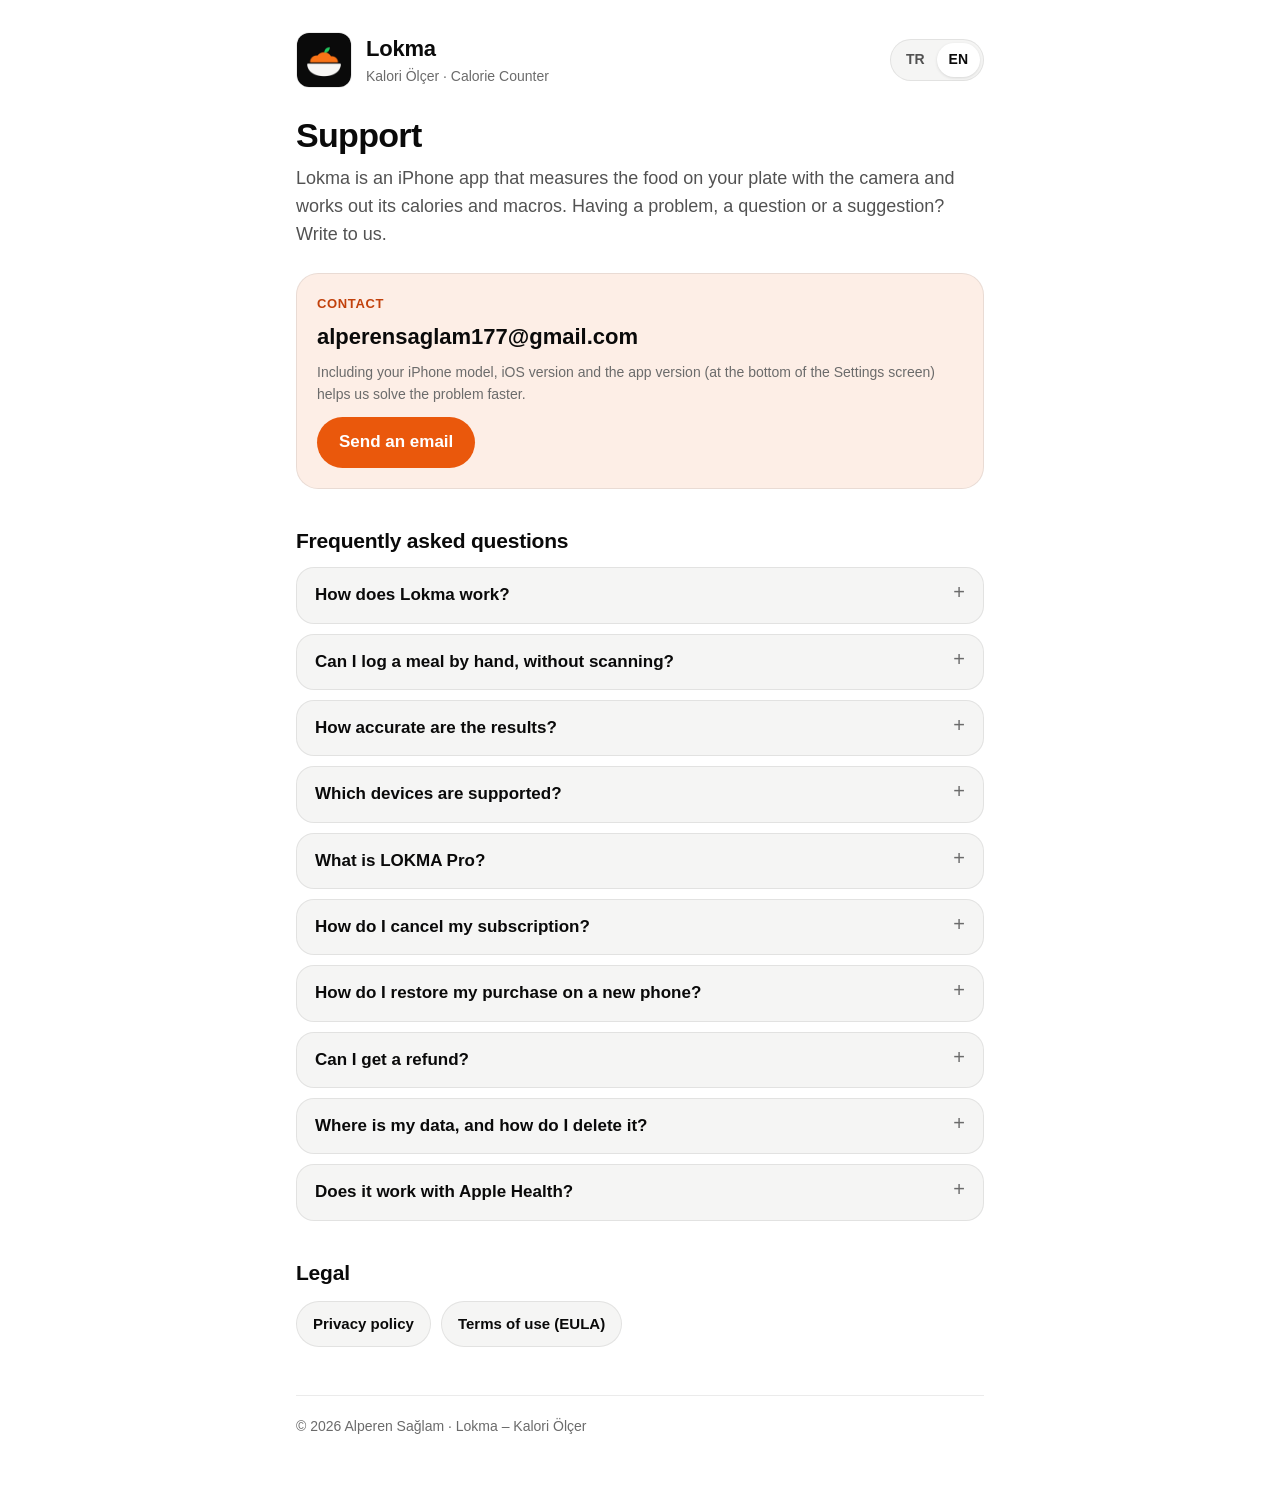
==== index.html @ 1fcb36f4 "Lokma support and privacy pages" ====
<!doctype html>
<html lang="tr">
<head>
  <meta charset="utf-8">
  <meta name="viewport" content="width=device-width, initial-scale=1">
  <title>Lokma Destek · Support</title>
  <meta name="description" content="Lokma – Kalori Ölçer için destek ve iletişim. Support and contact for Lokma, the calorie counter that measures your plate.">
  <link rel="icon" type="image/png" href="favicon.png">
  <link rel="apple-touch-icon" href="icon.png">
  <link rel="stylesheet" href="style.css">
  <script src="lang.js"></script>
</head>
<body>
<div class="wrap">
  <header class="top">
    <img src="icon.png" alt="" width="56" height="56">
    <div>
      <div class="name">Lokma</div>
      <div class="sub">Kalori Ölçer · Calorie Counter</div>
    </div>
    <div class="spacer"></div>
    <div class="lang" role="group" aria-label="Dil / Language">
      <button type="button" data-set="tr" aria-pressed="true">TR</button>
      <button type="button" data-set="en" aria-pressed="false">EN</button>
    </div>
  </header>

  <!-- ─────────────────────────── Türkçe ─────────────────────────── -->
  <main data-lang="tr" lang="tr">
    <h1>Destek</h1>
    <p class="lead">Lokma, tabağınızdaki yemeği kamerayla ölçüp kalori ve makrolarını hesaplayan bir iPhone uygulamasıdır. Bir sorun mu yaşıyorsunuz, bir sorunuz ya da öneriniz mi var? Bize yazın.</p>

    <section class="contact" aria-labelledby="contact-tr">
      <div class="label" id="contact-tr">İletişim</div>
      <a class="email" href="mailto:alperensaglam177@gmail.com?subject=Lokma%20Destek">alperensaglam177@gmail.com</a>
      <p class="muted">Yazarken iPhone modelinizi, iOS sürümünüzü ve uygulama sürümünü (Ayarlar ekranının en altında) eklerseniz sorunu daha hızlı çözebiliriz.</p>
      <a class="button" href="mailto:alperensaglam177@gmail.com?subject=Lokma%20Destek">E-posta gönder</a>
    </section>

    <h2>Sık sorulan sorular</h2>
    <div class="faq">
      <details>
        <summary>Lokma nasıl çalışır?</summary>
        <p>Ana ekranda <b>Tabağı tara</b>'ya dokunun ve tabağı çerçeveye alın. Lokma yemeği tanır, porsiyonu ölçer ve kalorisini hesaplar. Onay ekranında gramı düzeltebilir, yanlış tanınan yemeği değiştirebilir ve öğünü kaydedebilirsiniz.</p>
      </details>
      <details>
        <summary>Taramadan, elle öğün ekleyebilir miyim?</summary>
        <p>Evet. Ana ekrandaki <b>Elle ekle</b> düğmesine dokunun. Besin listesinden yemek seçip porsiyonunu ayarlayabilir ya da listede olmayan bir yemeği adı ve kalorisiyle kendiniz girebilirsiniz. Elle girişler ücretsizdir ve günlük tarama sınırına sayılmaz. Haftalık şeritten geçmiş bir günü seçerseniz öğün o güne eklenir.</p>
      </details>
      <details>
        <summary>Sonuçlar ne kadar doğru?</summary>
        <p>Değerler tahmindir. LiDAR'lı iPhone'larda yemeğin hacmi derinlik sensörüyle ölçülür; diğer modellerde tahmin edilir ve uygulama bunu "Tahmini" etiketiyle açıkça gösterir. Kaydetmeden önce gramı her zaman düzeltebilirsiniz. Lokma tıbbi tavsiye vermez; sağlık kararları için bir uzmana danışın.</p>
      </details>
      <details>
        <summary>Hangi cihazlarda çalışır?</summary>
        <p>iOS 16 veya üzerini çalıştıran, ARKit destekleyen iPhone'larda. LiDAR gerekmez; LiDAR'sız iPhone'larda porsiyon tahmin edilir.</p>
      </details>
      <details>
        <summary>LOKMA Pro nedir?</summary>
        <p>Günde 5 tarama ücretsizdir. LOKMA Pro, aylık veya yıllık otomatik yenilenen bir aboneliktir ve tarama sınırını kaldırır. Ödeme, satın alma onayında Apple Kimliğinizden alınır.</p>
      </details>
      <details>
        <summary>Aboneliğimi nasıl iptal ederim?</summary>
        <p>iPhone'da <b>Ayarlar ▸ [adınız] ▸ Abonelikler ▸ LOKMA Pro</b> yolunu izleyin ya da <a href="https://apps.apple.com/account/subscriptions">apps.apple.com/account/subscriptions</a> adresini açın. Abonelik, dönem bitiminden en az 24 saat önce iptal edilmezse otomatik olarak yenilenir.</p>
      </details>
      <details>
        <summary>Satın alımımı yeni telefonuma nasıl aktarırım?</summary>
        <p>Aynı Apple Kimliğiyle giriş yaptıktan sonra LOKMA Pro ekranındaki <b>Geri yükle</b>'ye dokunun.</p>
      </details>
      <details>
        <summary>Para iadesi alabilir miyim?</summary>
        <p>Tüm ödemeleri Apple işler. İade talebinizi <a href="https://reportaproblem.apple.com">reportaproblem.apple.com</a> adresinden iletebilirsiniz.</p>
      </details>
      <details>
        <summary>Verilerim nerede? Nasıl silerim?</summary>
        <p>Hesap yoktur ve tüm verileriniz yalnızca iPhone'unuzda saklanır. Bir öğünü silmek için ana ekranda öğün kartına basılı tutup <b>Öğünü sil</b>'i seçin. Uygulamayı silmek tüm Lokma verilerini kaldırır.</p>
      </details>
      <details>
        <summary>Apple Health ile çalışıyor mu?</summary>
        <p>Evet. <b>Ayarlar ▸ Apple Health</b>'ten açarsanız kaydettiğiniz öğünler Health'e yazılır. Lokma Health'ten veri okumaz.</p>
      </details>
    </div>

    <h2>Yasal</h2>
    <div class="links">
      <a href="privacy/">Gizlilik politikası</a>
      <a href="https://www.apple.com/legal/internet-services/itunes/dev/stdeula/">Kullanım koşulları (EULA)</a>
    </div>
  </main>

  <!-- ─────────────────────────── English ─────────────────────────── -->
  <main data-lang="en" lang="en">
    <h1>Support</h1>
    <p class="lead">Lokma is an iPhone app that measures the food on your plate with the camera and works out its calories and macros. Having a problem, a question or a suggestion? Write to us.</p>

    <section class="contact" aria-labelledby="contact-en">
      <div class="label" id="contact-en">Contact</div>
      <a class="email" href="mailto:alperensaglam177@gmail.com?subject=Lokma%20Support">alperensaglam177@gmail.com</a>
      <p class="muted">Including your iPhone model, iOS version and the app version (at the bottom of the Settings screen) helps us solve the problem faster.</p>
      <a class="button" href="mailto:alperensaglam177@gmail.com?subject=Lokma%20Support">Send an email</a>
    </section>

    <h2>Frequently asked questions</h2>
    <div class="faq">
      <details>
        <summary>How does Lokma work?</summary>
        <p>Tap <b>Scan plate</b> on the home screen and frame your plate. Lokma recognises the food, measures the portion and works out its calories. On the review screen you can correct the grams, change a food it got wrong, and save the meal.</p>
      </details>
      <details>
        <summary>Can I log a meal by hand, without scanning?</summary>
        <p>Yes. Tap <b>Add manually</b> on the home screen. Pick a food from the list and set the portion, or enter something that isn't listed with its name and calories. Manual entries are free and never count against the daily scan limit. If you select a past day in the week strip, the meal is added to that day.</p>
      </details>
      <details>
        <summary>How accurate are the results?</summary>
        <p>The figures are estimates. On iPhones with LiDAR the food's volume is measured with the depth sensor; on other models it is estimated, and the app says so with an "Estimated" badge. You can always correct the grams before saving. Lokma does not give medical advice; consult a professional for health decisions.</p>
      </details>
      <details>
        <summary>Which devices are supported?</summary>
        <p>iPhones running iOS 16 or later that support ARKit. LiDAR is not required; without it the portion is estimated.</p>
      </details>
      <details>
        <summary>What is LOKMA Pro?</summary>
        <p>Five scans a day are free. LOKMA Pro is a monthly or yearly auto-renewing subscription that removes the scan limit. Payment is charged to your Apple ID at confirmation of purchase.</p>
      </details>
      <details>
        <summary>How do I cancel my subscription?</summary>
        <p>On your iPhone go to <b>Settings ▸ [your name] ▸ Subscriptions ▸ LOKMA Pro</b>, or open <a href="https://apps.apple.com/account/subscriptions">apps.apple.com/account/subscriptions</a>. The subscription renews automatically unless cancelled at least 24 hours before the end of the current period.</p>
      </details>
      <details>
        <summary>How do I restore my purchase on a new phone?</summary>
        <p>Sign in with the same Apple ID, then tap <b>Restore</b> on the LOKMA Pro screen.</p>
      </details>
      <details>
        <summary>Can I get a refund?</summary>
        <p>All payments are processed by Apple. You can request a refund at <a href="https://reportaproblem.apple.com">reportaproblem.apple.com</a>.</p>
      </details>
      <details>
        <summary>Where is my data, and how do I delete it?</summary>
        <p>There is no account, and all your data is stored only on your iPhone. To delete a meal, press and hold its card on the home screen and choose <b>Delete meal</b>. Deleting the app removes all Lokma data.</p>
      </details>
      <details>
        <summary>Does it work with Apple Health?</summary>
        <p>Yes. If you turn it on in <b>Settings ▸ Apple Health</b>, the meals you log are written to Health. Lokma never reads data from Health.</p>
      </details>
    </div>

    <h2>Legal</h2>
    <div class="links">
      <a href="privacy/">Privacy policy</a>
      <a href="https://www.apple.com/legal/internet-services/itunes/dev/stdeula/">Terms of use (EULA)</a>
    </div>
  </main>

  <footer>© 2026 Alperen Sağlam · Lokma – Kalori Ölçer</footer>
</div>
</body>
</html>
---- style.css ----
/* Lokma support + privacy pages. No external fonts or scripts beyond the
   language toggle, so the pages load anywhere App Review opens them. */
:root {
  --canvas: #ffffff;
  --card: #f5f5f4;
  --hairline: rgba(0, 0, 0, 0.08);
  --text: #0a0a0a;
  --text-2: #525252;
  --text-3: #6b6b6b;
  --accent: #ea580c;
  --accent-text: #c2410c;
  --accent-soft: rgba(234, 88, 12, 0.10);
  --green: #15803d;
}
@media (prefers-color-scheme: dark) {
  :root {
    --canvas: #000000;
    --card: #151515;
    --hairline: rgba(255, 255, 255, 0.10);
    --text: #fafafa;
    --text-2: #b3b3b3;
    --text-3: #8a8a8a;
    --accent: #f26b1a;
    --accent-text: #fb8a3c;
    --accent-soft: rgba(242, 107, 26, 0.16);
    --green: #4ade80;
  }
}

* { box-sizing: border-box; }
html { -webkit-text-size-adjust: 100%; }
body {
  margin: 0;
  background: var(--canvas);
  color: var(--text);
  font: 17px/1.55 -apple-system, BlinkMacSystemFont, "SF Pro Text", "Segoe UI", Roboto, "Helvetica Neue", Arial, sans-serif;
}
.wrap { max-width: 720px; margin: 0 auto; padding: 32px 16px 64px; }

header.top { display: flex; align-items: center; gap: 14px; margin-bottom: 28px; }
header.top img { width: 56px; height: 56px; border-radius: 13px; border: 1px solid var(--hairline); }
header.top .name { font-weight: 800; font-size: 22px; letter-spacing: -0.01em; }
header.top .sub { color: var(--text-3); font-size: 14px; }
header.top .spacer { flex: 1; }

.lang { display: inline-flex; padding: 3px; border-radius: 999px; background: var(--card); border: 1px solid var(--hairline); }
.lang button {
  font: inherit; font-size: 14px; font-weight: 600; color: var(--text-2);
  background: none; border: 0; border-radius: 999px; padding: 6px 12px; cursor: pointer;
}
.lang button[aria-pressed="true"] { background: var(--canvas); color: var(--text); box-shadow: 0 1px 3px rgba(0,0,0,.12); }

h1 { font-size: 34px; line-height: 1.15; letter-spacing: -0.02em; margin: 0 0 10px; }
h2 { font-size: 21px; letter-spacing: -0.01em; margin: 36px 0 10px; }
h3 { font-size: 17px; margin: 0 0 4px; }
p { margin: 0 0 12px; }
.lead { color: var(--text-2); font-size: 18px; }
.muted { color: var(--text-3); font-size: 14px; }
a { color: var(--accent-text); text-underline-offset: 2px; }

.contact {
  margin: 24px 0 8px; padding: 20px; border-radius: 22px;
  background: var(--accent-soft); border: 1px solid var(--hairline);
}
.contact .label { font-size: 13px; font-weight: 700; text-transform: uppercase; letter-spacing: .05em; color: var(--accent-text); }
.contact .email { display: inline-block; margin: 6px 0 8px; font-size: 22px; font-weight: 800; color: var(--text); text-decoration: none; word-break: break-all; }
.contact .email:hover { text-decoration: underline; }
.button {
  display: inline-block; padding: 12px 22px; border-radius: 999px;
  background: var(--accent); color: #fff; font-weight: 700; text-decoration: none;
}

.faq { display: grid; gap: 10px; }
.faq details { background: var(--card); border: 1px solid var(--hairline); border-radius: 18px; padding: 14px 18px; }
.faq summary { cursor: pointer; font-weight: 650; list-style: none; display: flex; justify-content: space-between; gap: 12px; }
.faq summary::-webkit-details-marker { display: none; }
.faq summary::after { content: "+"; color: var(--text-3); font-weight: 400; font-size: 20px; line-height: 1; }
.faq details[open] summary::after { content: "–"; }
.faq details p { margin: 10px 0 0; color: var(--text-2); }

.links { display: flex; flex-wrap: wrap; gap: 10px; margin-top: 12px; }
.links a {
  padding: 10px 16px; border-radius: 999px; background: var(--card); border: 1px solid var(--hairline);
  color: var(--text); text-decoration: none; font-weight: 600; font-size: 15px;
}

.policy h2 { border-top: 1px solid var(--hairline); padding-top: 24px; }
.policy ul { padding-left: 20px; margin: 0 0 12px; }
.policy li { margin-bottom: 6px; }
.callout { padding: 16px 18px; border-radius: 18px; background: var(--card); border: 1px solid var(--hairline); font-weight: 600; }

footer { margin-top: 48px; padding-top: 20px; border-top: 1px solid var(--hairline); color: var(--text-3); font-size: 14px; }

/* Both languages are in the page; the toggle hides one. Without JavaScript
   both stay visible, so nothing is ever unreachable. */
html.js [data-lang] { display: none; }
html.js.show-tr [data-lang="tr"], html.js.show-en [data-lang="en"] { display: block; }
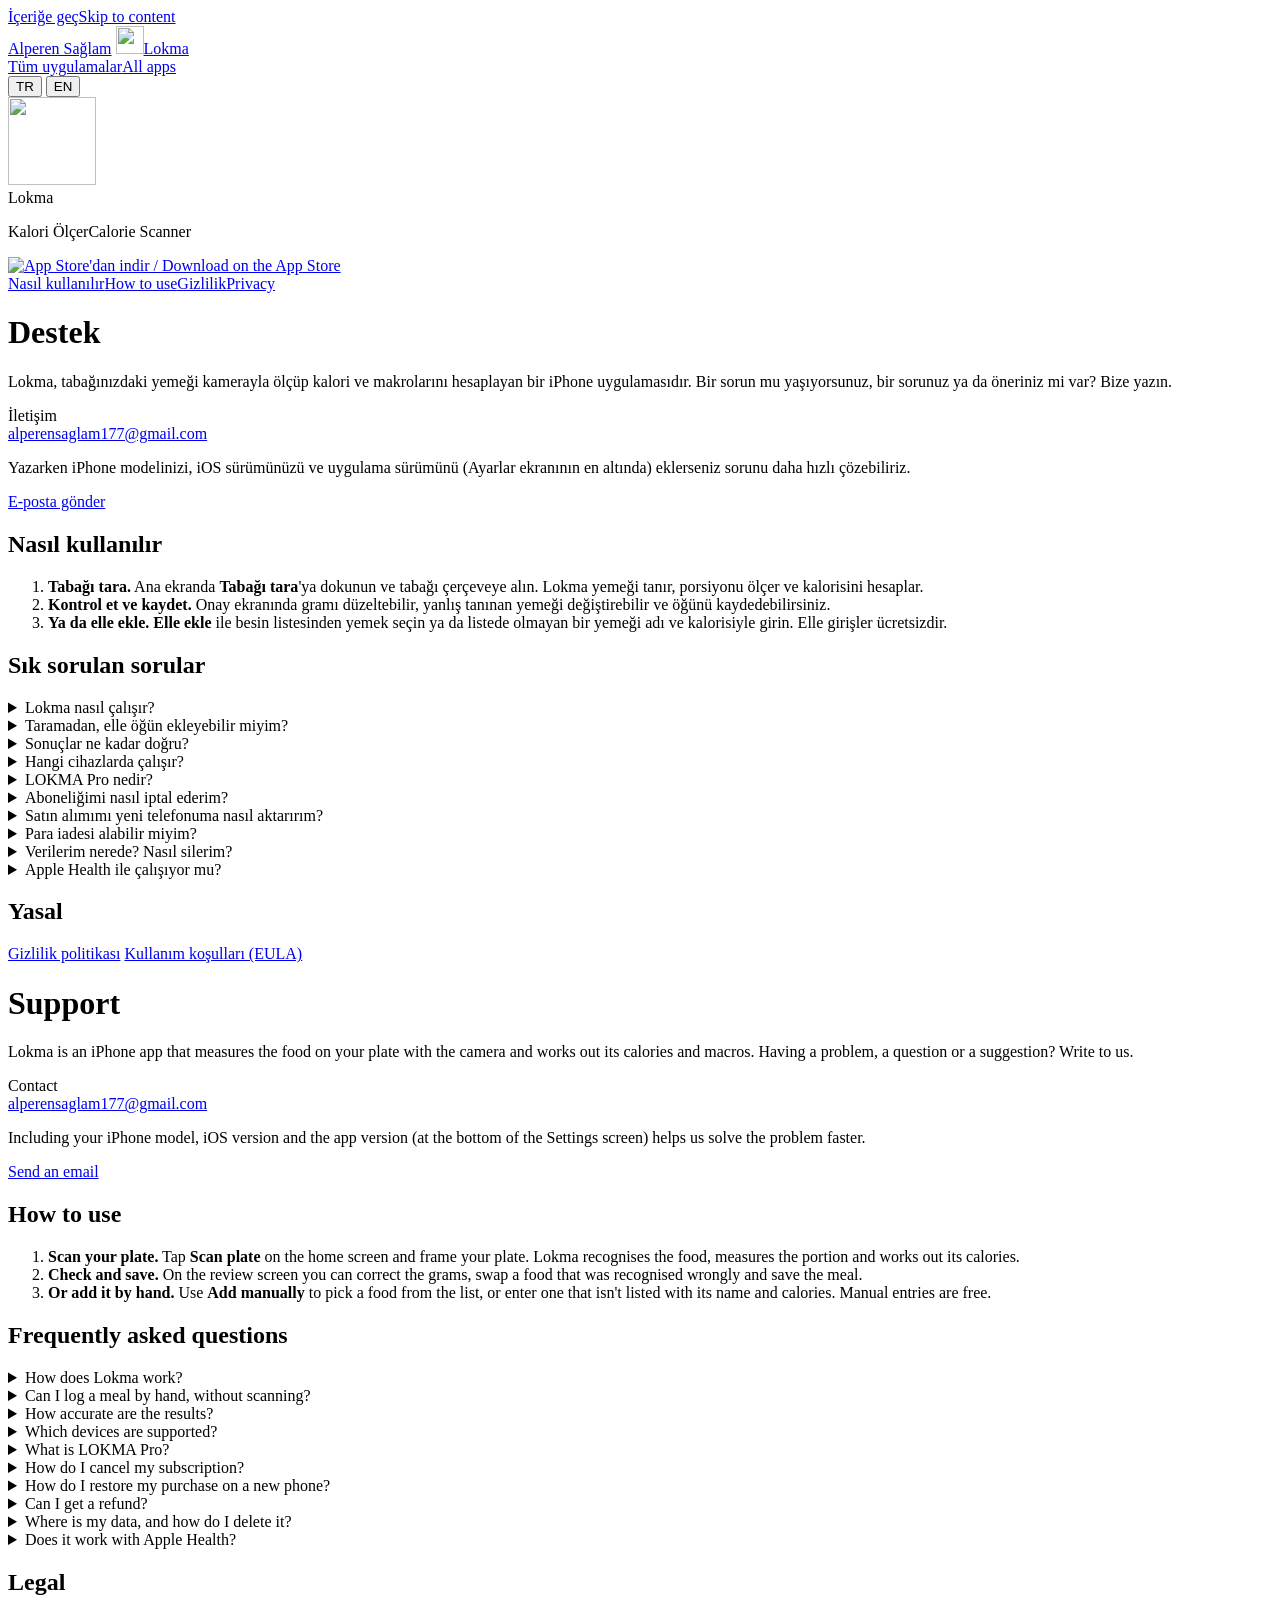
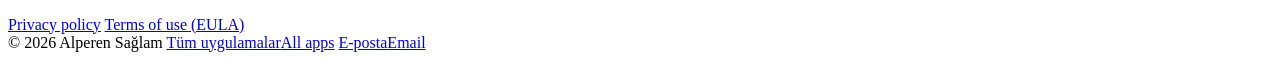
==== commit 2c316e98: "Ortak tasarım: alperensaglam.github.io ile aynı görünüm Sayfalar uygulamalar sayfasının ortak stilin" ====
--- a/index.html
+++ b/index.html
@@ -1,33 +1,49 @@
 <!doctype html>
-<html lang="tr">
+<html lang="tr" data-title-tr="Destek · Lokma" data-title-en="Support · Lokma">
 <head>
   <meta charset="utf-8">
-  <meta name="viewport" content="width=device-width, initial-scale=1">
-  <title>Lokma Destek · Support</title>
-  <meta name="description" content="Lokma – Kalori Ölçer için destek ve iletişim. Support and contact for Lokma, the calorie counter that measures your plate.">
-  <link rel="icon" type="image/png" href="favicon.png">
-  <link rel="apple-touch-icon" href="icon.png">
-  <link rel="stylesheet" href="style.css">
-  <script src="lang.js"></script>
+  <meta name="viewport" content="width=device-width, initial-scale=1, viewport-fit=cover">
+  <title>Destek · Lokma</title>
+  <meta name="description" content="Lokma – Kalori Ölçer destek: nasıl kullanılır, sık sorulan sorular, iletişim. Lokma support: how to use, FAQ and contact.">
+  <meta name="theme-color" content="#ffffff">
+  <link rel="icon" href="/assets/apps/lokma-icon.png" type="image/png">
+  <link rel="apple-touch-icon" href="/assets/apps/lokma-icon.png">
+  <link rel="preload" href="/assets/fonts/mona-sans.woff2" as="font" type="font/woff2" crossorigin>
+  <link rel="stylesheet" href="/assets/site.css">
+  <script src="/assets/site.js"></script>
 </head>
-<body>
-<div class="wrap">
-  <header class="top">
-    <img src="icon.png" alt="" width="56" height="56">
-    <div>
-      <div class="name">Lokma</div>
-      <div class="sub">Kalori Ölçer · Calorie Counter</div>
+<body class="app-lokma">
+<a class="skip" href="#content"><span data-lang="tr">İçeriğe geç</span><span data-lang="en">Skip to content</span></a>
+<header class="bar">
+  <div class="bar-in">
+    <a class="brand" href="/">Alperen Sağlam</a>
+    <span class="crumb-sep" aria-hidden="true"></span>
+    <a class="brand-app" href="/lokma-app/"><img src="/assets/apps/lokma-icon.png" alt="" width="28" height="28"><span>Lokma</span></a>
+    <nav class="nav" aria-label="Menü">
+      <a class="nav-wide" href="/#apps"><span data-lang="tr">Tüm uygulamalar</span><span data-lang="en">All apps</span></a>
+      <div class="lang" role="group" aria-label="Dil / Language">
+        <button type="button" data-set="tr" aria-pressed="true">TR</button>
+        <button type="button" data-set="en" aria-pressed="false">EN</button>
+      </div>
+    </nav>
+  </div>
+</header>
+<div class="tabs-wrap">
+  <div class="app-hero">
+    <div class="app-hero-in">
+      <img class="icon" src="/assets/apps/lokma-icon.png" alt="" width="88" height="88">
+      <div class="titles">
+        <div class="app-name">Lokma</div>
+        <p class="tagline"><span data-lang="tr">Kalori Ölçer</span><span data-lang="en">Calorie Scanner</span></p>
+      </div>
+      <a class="badge" href="https://apps.apple.com/app/id6815305987"><img src="/assets/badges/app-store-en.svg" alt="App Store'dan indir / Download on the App Store" width="132" height="44"></a>
     </div>
-    <div class="spacer"></div>
-    <div class="lang" role="group" aria-label="Dil / Language">
-      <button type="button" data-set="tr" aria-pressed="true">TR</button>
-      <button type="button" data-set="en" aria-pressed="false">EN</button>
-    </div>
-  </header>
-
-  <!-- ─────────────────────────── Türkçe ─────────────────────────── -->
-  <main data-lang="tr" lang="tr">
-    <h1>Destek</h1>
+  </div>
+  <nav class="tabs" aria-label="Lokma"><a href="/lokma-app/" aria-current="page"><span data-lang="tr">Nasıl kullanılır</span><span data-lang="en">How to use</span></a><a href="/lokma-app/privacy/"><span data-lang="tr">Gizlilik</span><span data-lang="en">Privacy</span></a></nav>
+</div>
+<main class="doc" id="content">
+<div data-lang="tr" lang="tr">
+<h1>Destek</h1>
     <p class="lead">Lokma, tabağınızdaki yemeği kamerayla ölçüp kalori ve makrolarını hesaplayan bir iPhone uygulamasıdır. Bir sorun mu yaşıyorsunuz, bir sorunuz ya da öneriniz mi var? Bize yazın.</p>
 
     <section class="contact" aria-labelledby="contact-tr">
@@ -37,7 +53,13 @@
       <a class="button" href="mailto:alperensaglam177@gmail.com?subject=Lokma%20Destek">E-posta gönder</a>
     </section>
 
-    <h2>Sık sorulan sorular</h2>
+    <h2>Nasıl kullanılır</h2>
+<ol class="steps">
+  <li><strong>Tabağı tara.</strong> Ana ekranda <b>Tabağı tara</b>'ya dokunun ve tabağı çerçeveye alın. Lokma yemeği tanır, porsiyonu ölçer ve kalorisini hesaplar.</li>
+  <li><strong>Kontrol et ve kaydet.</strong> Onay ekranında gramı düzeltebilir, yanlış tanınan yemeği değiştirebilir ve öğünü kaydedebilirsiniz.</li>
+  <li><strong>Ya da elle ekle.</strong> <b>Elle ekle</b> ile besin listesinden yemek seçin ya da listede olmayan bir yemeği adı ve kalorisiyle girin. Elle girişler ücretsizdir.</li>
+</ol>
+<h2>Sık sorulan sorular</h2>
     <div class="faq">
       <details>
         <summary>Lokma nasıl çalışır?</summary>
@@ -86,11 +108,9 @@
       <a href="privacy/">Gizlilik politikası</a>
       <a href="https://www.apple.com/legal/internet-services/itunes/dev/stdeula/">Kullanım koşulları (EULA)</a>
     </div>
-  </main>
-
-  <!-- ─────────────────────────── English ─────────────────────────── -->
-  <main data-lang="en" lang="en">
-    <h1>Support</h1>
+</div>
+<div data-lang="en" lang="en">
+<h1>Support</h1>
     <p class="lead">Lokma is an iPhone app that measures the food on your plate with the camera and works out its calories and macros. Having a problem, a question or a suggestion? Write to us.</p>
 
     <section class="contact" aria-labelledby="contact-en">
@@ -100,7 +120,13 @@
       <a class="button" href="mailto:alperensaglam177@gmail.com?subject=Lokma%20Support">Send an email</a>
     </section>
 
-    <h2>Frequently asked questions</h2>
+    <h2>How to use</h2>
+<ol class="steps">
+  <li><strong>Scan your plate.</strong> Tap <b>Scan plate</b> on the home screen and frame your plate. Lokma recognises the food, measures the portion and works out its calories.</li>
+  <li><strong>Check and save.</strong> On the review screen you can correct the grams, swap a food that was recognised wrongly and save the meal.</li>
+  <li><strong>Or add it by hand.</strong> Use <b>Add manually</b> to pick a food from the list, or enter one that isn't listed with its name and calories. Manual entries are free.</li>
+</ol>
+<h2>Frequently asked questions</h2>
     <div class="faq">
       <details>
         <summary>How does Lokma work?</summary>
@@ -149,9 +175,13 @@
       <a href="privacy/">Privacy policy</a>
       <a href="https://www.apple.com/legal/internet-services/itunes/dev/stdeula/">Terms of use (EULA)</a>
     </div>
-  </main>
-
-  <footer>© 2026 Alperen Sağlam · Lokma – Kalori Ölçer</footer>
 </div>
+</main>
+<footer class="foot">
+  <span>© 2026 Alperen Sağlam</span>
+  <span class="spacer"></span>
+  <a href="/"><span data-lang="tr">Tüm uygulamalar</span><span data-lang="en">All apps</span></a>
+  <a href="mailto:alperensaglam177@gmail.com"><span data-lang="tr">E-posta</span><span data-lang="en">Email</span></a>
+</footer>
 </body>
 </html>
